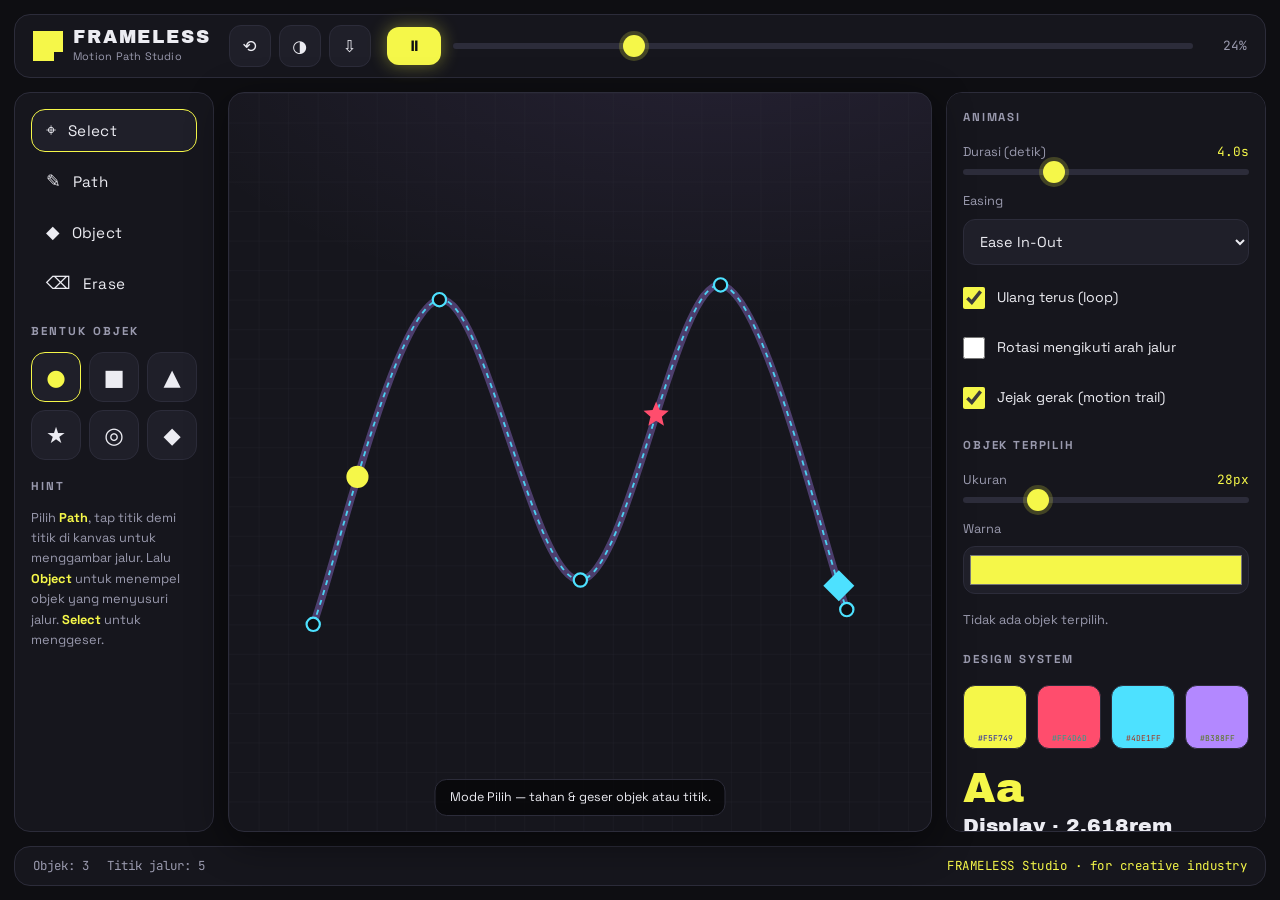
==== frameless-standalone.html @ 623d130c "FRAMELESS Motion Path Animation Studio: initial commit" ====
<!DOCTYPE html>
<html lang="id">
<head>
  <meta charset="UTF-8" />
  <meta name="viewport" content="width=device-width, initial-scale=1.0, maximum-scale=1.0, user-scalable=no, viewport-fit=cover" />
  <meta name="theme-color" content="#0E0E12" />
  <meta name="description" content="FRAMELESS Motion Path Animation Studio — alat multifungsi untuk desainer kreatif. Gambar jalur gerak, animasikan objek, dan kelola design system." />
  <title>FRAMELESS · Motion Path Animation Studio</title>
  <link rel="preconnect" href="https://fonts.googleapis.com" />
  <link rel="preconnect" href="https://fonts.gstatic.com" crossorigin />
  <link href="https://fonts.googleapis.com/css2?family=Space+Grotesk:wght@400;500;700&family=Archivo+Black&family=JetBrains+Mono:wght@400;500&display=swap" rel="stylesheet" />
  <style>
/* =========================================================
   FRAMELESS · Motion Path Animation Studio
   Mobile-first responsive · "brutalist neon lab"
   Golden Ratio φ = 1.618
   ========================================================= */

:root {
  --bg:#0E0E12; --bg-2:#16161D; --bg-3:#1F1F29; --line:#2C2C3A;
  --ink:#ECECF2; --ink-soft:#9A9AAE;
  --accent:#F5F749; --accent-2:#FF4D6D; --accent-3:#4DE1FF; --accent-4:#B388FF;

  --t-xl:2.618rem; --t-lg:1.618rem; --t-md:1.272rem; --t-sm:1rem; --t-xs:.82rem;

  --font-display:"Archivo Black","Arial Black",system-ui,sans-serif;
  --font-ui:"Space Grotesk",system-ui,"Segoe UI",Roboto,sans-serif;
  --font-mono:"JetBrains Mono",ui-monospace,"Courier New",monospace;

  --radius:16px; --gap:14px;
  --shadow:0 10px 40px rgba(0,0,0,.45);
  --safe-b:env(safe-area-inset-bottom,0px);
  --safe-t:env(safe-area-inset-top,0px);
}
body.theme-solar {
  --bg:#F4F1E8; --bg-2:#FFFFFF; --bg-3:#EDE8DA; --line:#D8D1BE;
  --ink:#1A1A20; --ink-soft:#6B6657;
  --accent:#FF5A1F; --accent-2:#0057FF; --accent-3:#00A878; --accent-4:#9B51E0;
  --shadow:0 10px 40px rgba(0,0,0,.12);
}
body.theme-solar { --theme-color:#F4F1E8; }

* { box-sizing:border-box; margin:0; padding:0; -webkit-tap-highlight-color:transparent; }
html, body { height:100%; }
body {
  background:var(--bg); color:var(--ink);
  font-family:var(--font-ui); font-size:var(--t-sm); line-height:1.5;
  height:100dvh; overflow:hidden;
  -webkit-font-smoothing:antialiased;
  transition:background .3s ease, color .3s ease;
}
button { font-family:inherit; }

/* =========================================================
   APP SHELL — default = MOBILE layout
   ========================================================= */
.app {
  display:grid;
  grid-template-rows:auto 1fr auto;
  height:100dvh;
  padding-top:var(--safe-t);
}

/* ---------- TOP BAR (mobile) : dua baris rapi ---------- */
.topbar {
  display:flex; flex-direction:column; gap:10px;
  padding:12px 14px;
  background:var(--bg-2);
  border-bottom:1px solid var(--line);
}
.topbar__row { display:flex; align-items:center; gap:10px; }
.topbar__row--main { justify-content:space-between; }

.brand { display:flex; align-items:center; gap:10px; min-width:0; }
.brand__text { min-width:0; }
.brand__mark {
  width:30px; height:30px; flex:0 0 auto;
  background:var(--accent);
  clip-path:polygon(0 0,100% 0,100% 70%,70% 70%,70% 100%,0 100%);
  box-shadow:0 0 16px var(--accent);
}
.brand__name { font-family:var(--font-display); font-size:1.15rem; letter-spacing:.1em; line-height:1.05; white-space:nowrap; }
.brand__tag { font-size:.68rem; color:var(--ink-soft); letter-spacing:.02em; white-space:nowrap; overflow:hidden; text-overflow:ellipsis; }

.topbar__actions { display:flex; align-items:center; gap:8px; flex:0 0 auto; }

/* baris transport: play + slider penuh */
.topbar__row--transport { gap:12px; }

.btn-play {
  width:48px; height:48px; flex:0 0 auto;
  display:grid; place-items:center;
  font-size:1.15rem; font-weight:700;
  background:var(--accent); color:#0E0E12;
  border:none; border-radius:50%;
  cursor:pointer;
  box-shadow:0 0 18px rgba(245,247,73,.4);
  transition:transform .08s ease;
}
.btn-play:active { transform:scale(.92); }

.icon-btn {
  width:42px; height:42px; flex:0 0 auto;
  display:grid; place-items:center;
  font-size:1.05rem;
  background:var(--bg-3); color:var(--ink);
  border:1px solid var(--line); border-radius:12px;
  cursor:pointer;
}
.icon-btn:active { transform:scale(.94); }

/* scrubbar mobile: memanjang penuh di baris transport */
.scrubbar { flex:1; display:flex; align-items:center; gap:12px; min-width:0; }
.scrubbar input[type="range"] { flex:1; min-width:0; }
.scrubbar .time { font-family:var(--font-mono); font-size:.8rem; color:var(--ink-soft); min-width:42px; text-align:right; flex:0 0 auto; }

/* ---------- STAGE ---------- */
.stage { position:relative; min-height:0; background:var(--bg); }
.canvas-wrap {
  position:absolute; inset:10px;
  background:
    radial-gradient(1000px 500px at 70% -10%, rgba(179,136,255,.10), transparent 60%),
    var(--bg-2);
  border:1px solid var(--line);
  border-radius:var(--radius);
  overflow:hidden;
  box-shadow:var(--shadow);
  touch-action:none;
}
.canvas { width:100%; height:100%; display:block; cursor:crosshair; touch-action:none; }
.grid-line { stroke:var(--line); stroke-width:1; opacity:.5; }

/* badge mode + koordinat melayang di atas kanvas */
.stage-hud {
  position:absolute; top:18px; left:18px; right:18px;
  display:flex; justify-content:space-between; align-items:center;
  pointer-events:none;
  font-family:var(--font-mono); font-size:.72rem;
}
.stage-hud .mode {
  pointer-events:none;
  background:rgba(0,0,0,.35); color:var(--accent);
  padding:4px 10px; border-radius:999px;
  border:1px solid var(--line);
}
.stage-hud .coords { color:var(--ink-soft); background:rgba(0,0,0,.25); padding:4px 10px; border-radius:999px; }

/* hint toast di tengah bawah kanvas */
.hint-toast {
  position:absolute; left:50%; bottom:16px; transform:translateX(-50%);
  max-width:90%;
  background:rgba(0,0,0,.6); color:var(--ink);
  border:1px solid var(--line); border-radius:12px;
  padding:8px 14px; font-size:.78rem; text-align:center;
  pointer-events:none; opacity:0; transition:opacity .25s ease;
}
.hint-toast.show { opacity:1; }
.hint-toast b { color:var(--accent); }

/* SVG motion elements */
.mp-path { fill:none; stroke:var(--accent-3); stroke-width:2.5; stroke-dasharray:7 7; opacity:.9; }
.mp-node { fill:var(--bg); stroke:var(--accent-3); stroke-width:3; cursor:grab; touch-action:none; }
.mp-node:hover { fill:var(--accent-3); }
.mp-trail { fill:none; opacity:.35; }
.mp-obj { cursor:pointer; touch-action:none; }
.sel-ring { fill:none; stroke:var(--accent); stroke-width:2.5; stroke-dasharray:4 4; }

/* ---------- BOTTOM TOOLBAR (mobile) ---------- */
.toolbar {
  display:flex; align-items:stretch; gap:6px;
  padding:8px 10px calc(8px + var(--safe-b));
  background:var(--bg-2);
  border-top:1px solid var(--line);
}
.tool {
  flex:1;
  display:flex; flex-direction:column; align-items:center; justify-content:center; gap:3px;
  padding:9px 2px;
  background:transparent; color:var(--ink-soft);
  border:1px solid transparent; border-radius:14px;
  cursor:pointer; min-height:58px;
  transition:background .15s ease, color .15s ease, border-color .15s ease;
}
.tool .tool__icon { font-size:1.35rem; line-height:1; }
.tool .tool__label { font-size:.66rem; letter-spacing:.02em; }
.tool.is-active { background:var(--bg-3); color:var(--accent); border-color:var(--accent); }

/* tombol buka sheet properti sebagai item toolbar paling kanan */
.tool--sheet { color:var(--accent-3); }

/* ---------- BOTTOM SHEET (mobile panels) ---------- */
.scrim {
  position:fixed; inset:0; background:rgba(0,0,0,.55);
  opacity:0; visibility:hidden; transition:opacity .25s ease, visibility .25s ease;
  z-index:40;
}
.scrim.open { opacity:1; visibility:visible; }

.sheet {
  position:fixed; left:0; right:0; bottom:0; z-index:50;
  background:var(--bg-2);
  border-top-left-radius:22px; border-top-right-radius:22px;
  border-top:1px solid var(--line);
  box-shadow:0 -12px 40px rgba(0,0,0,.5);
  transform:translateY(102%);
  transition:transform .3s cubic-bezier(.22,1,.36,1);
  max-height:82dvh; overflow-y:auto;
  padding:0 16px calc(20px + var(--safe-b));
}
.sheet.open { transform:translateY(0); }
.sheet__grab {
  position:sticky; top:0; z-index:1;
  background:var(--bg-2);
  padding:10px 0 6px;
  display:flex; flex-direction:column; align-items:center; gap:8px;
}
.sheet__grab::before { content:""; width:44px; height:5px; border-radius:5px; background:var(--line); }
.sheet__tabs { display:flex; gap:8px; width:100%; }
.sheet__tab {
  flex:1; padding:9px; border-radius:12px;
  background:var(--bg-3); color:var(--ink-soft);
  border:1px solid var(--line); font-size:.8rem; cursor:pointer;
}
.sheet__tab.is-active { color:var(--accent); border-color:var(--accent); }
.sheet__page { display:none; padding-top:12px; }
.sheet__page.is-active { display:block; }

/* ---------- Panels shared controls ---------- */
.panel { display:flex; flex-direction:column; gap:16px; }
.panel__title { font-size:.72rem; text-transform:uppercase; letter-spacing:.16em; color:var(--ink-soft); font-weight:700; }
.panel__note { font-size:.8rem; color:var(--ink-soft); }

.field { display:flex; flex-direction:column; gap:8px; position:relative; }
.field__label { font-size:.8rem; color:var(--ink-soft); }
.field__out { position:absolute; right:0; top:0; font-family:var(--font-mono); font-size:.8rem; color:var(--accent); }
.field--check { flex-direction:row; align-items:center; gap:12px; padding:6px 0; }
.field--check span { font-size:.88rem; }

input[type="range"] {
  -webkit-appearance:none; appearance:none; width:100%; height:6px;
  background:var(--line); border-radius:6px; outline:none;
}
input[type="range"]::-webkit-slider-thumb { -webkit-appearance:none; appearance:none; width:22px; height:22px; border-radius:50%; background:var(--accent); cursor:pointer; box-shadow:0 0 0 4px rgba(245,247,73,.2); }
input[type="range"]::-moz-range-thumb { width:22px; height:22px; border:none; border-radius:50%; background:var(--accent); cursor:pointer; }

select, input[type="color"] {
  width:100%; background:var(--bg-3); color:var(--ink);
  border:1px solid var(--line); border-radius:12px;
  padding:12px; font-family:var(--font-ui); font-size:.9rem; cursor:pointer;
}
input[type="color"] { height:48px; padding:4px; }
input[type="checkbox"] { accent-color:var(--accent); width:22px; height:22px; cursor:pointer; flex:0 0 auto; }

/* shape chooser (dalam sheet / rail) */
.shape-grid { display:grid; grid-template-columns:repeat(6,1fr); gap:8px; }
.shape {
  aspect-ratio:1; display:grid; place-items:center; font-size:1.4rem;
  background:var(--bg-3); border:1px solid var(--line); border-radius:14px;
  color:var(--ink); cursor:pointer; transition:transform .08s ease, border-color .15s ease;
}
.shape:active { transform:scale(.92); }
.shape.is-active { border-color:var(--accent); color:var(--accent); }

/* palette */
.palette { display:grid; grid-template-columns:repeat(4,1fr); gap:10px; }
.swatch { aspect-ratio:1; border-radius:12px; border:1px solid var(--line); position:relative; cursor:pointer; }
.swatch::after { content:attr(data-hex); position:absolute; inset:auto 0 4px 0; font-family:var(--font-mono); font-size:8px; text-align:center; color:rgba(255,255,255,.9); mix-blend-mode:difference; }

/* type scale showcase */
.type-scale { display:flex; flex-direction:column; gap:4px; }
.ts { line-height:1.1; }
.ts--xl { font-family:var(--font-display); font-size:var(--t-xl); color:var(--accent); }
.ts--lg { font-family:var(--font-display); font-size:var(--t-md); }
.ts--md { font-size:var(--t-sm); color:var(--ink); }
.ts--sm { font-size:.8rem; color:var(--ink-soft); font-family:var(--font-mono); }

/* status (hidden on mobile, shown desktop) */
.statusbar { display:none; }

/* desktop-only rails hidden on mobile */
.rail { display:none; }

/* =========================================================
   DESKTOP LAYOUT  (≥ 900px)  — 3 kolom klasik
   ========================================================= */
@media (min-width:900px) {
  .app {
    grid-template-columns:200px 1fr 320px;
    grid-template-rows:auto 1fr auto;
    grid-template-areas:
      "top    top    top"
      "left   stage  right"
      "status status status";
    gap:var(--gap); padding:var(--gap);
    height:100dvh;
  }
  /* Desktop: topbar jadi satu baris; dua "row" diratakan menyamping */
  .topbar {
    grid-area:top; border-radius:var(--radius); border:1px solid var(--line);
    flex-direction:row; align-items:center; gap:16px; padding:10px 18px;
  }
  .topbar__row--main { flex:0 0 auto; }
  .topbar__row--transport { flex:1; min-width:300px; }
  .brand { margin-right:8px; }
  .scrubbar { flex:1; }

  .stage { grid-area:stage; }
  .canvas-wrap { inset:0; }

  .rail {
    display:flex; flex-direction:column; gap:18px;
    background:var(--bg-2); border:1px solid var(--line);
    border-radius:var(--radius); padding:16px; overflow-y:auto;
  }
  .rail--left { grid-area:left; }
  .rail--right { grid-area:right; }

  .toolbar { display:none; }       /* mobile bottom toolbar disembunyikan */
  .scrim, .sheet { display:none; }  /* sheet tidak dipakai di desktop */

  .statusbar {
    display:flex; grid-area:status; align-items:center; gap:18px;
    padding:0 18px; background:var(--bg-2); border:1px solid var(--line);
    border-radius:var(--radius); min-height:40px;
    font-family:var(--font-mono); font-size:.78rem; color:var(--ink-soft);
  }
  .statusbar__spacer { flex:1; }
  .statusbar__credit { color:var(--accent); letter-spacing:.04em; }

  /* rail tools jadi tombol vertikal */
  .rail .tools { display:flex; flex-direction:column; gap:8px; }
  .rail .tool { flex-direction:row; justify-content:flex-start; gap:12px; min-height:0; padding:11px 14px; color:var(--ink); }
  .rail .tool .tool__icon { font-size:1.1rem; }
  .rail .tool .tool__label { font-size:.95rem; }

  .rail__group { display:flex; flex-direction:column; gap:12px; }
  .rail__title { font-size:.72rem; text-transform:uppercase; letter-spacing:.18em; color:var(--ink-soft); font-weight:700; }
  .rail .shape-grid { grid-template-columns:repeat(3,1fr); }
  .rail .hint { font-size:.8rem; color:var(--ink-soft); line-height:1.6; }
  .rail .hint b { color:var(--accent); }

  .rail .panel + .panel { margin-top:4px; }

  /* play button desktop: pakai pill, bukan bulat */
  .btn-play { width:auto; height:auto; border-radius:12px; padding:10px 20px; font-size:.9rem; }
  .icon-btn { border-radius:12px; }
  .stage-hud { display:none; }   /* desktop pakai status di bawah */
}

/* scrollbar */
.rail::-webkit-scrollbar, .sheet::-webkit-scrollbar { width:8px; }
.rail::-webkit-scrollbar-thumb, .sheet::-webkit-scrollbar-thumb { background:var(--line); border-radius:8px; }
  </style>
</head>
<body>
  <div class="app">
    <!-- ============ TOP BAR ============ -->
    <header class="topbar">
      <!-- Baris 1: brand + tombol aksi -->
      <div class="topbar__row topbar__row--main">
        <div class="brand">
          <span class="brand__mark" aria-hidden="true"></span>
          <div class="brand__text">
            <div class="brand__name">FRAMELESS</div>
            <div class="brand__tag">Motion Path Studio</div>
          </div>
        </div>
        <div class="topbar__actions">
          <button class="icon-btn" id="btnReset" title="Reset">⟲</button>
          <button class="icon-btn" id="btnTheme" title="Ganti tema">◑</button>
          <button class="icon-btn" id="btnExport" title="Export JSON">⇩</button>
        </div>
      </div>
      <!-- Baris 2: play + timeline memanjang penuh -->
      <div class="topbar__row topbar__row--transport">
        <button class="btn-play" id="btnPlay" title="Play / Pause">▶</button>
        <div class="scrubbar">
          <input type="range" id="scrubber" min="0" max="1000" value="0" step="1" aria-label="Garis waktu" />
          <span class="time" id="timeLabel">0%</span>
        </div>
      </div>
    </header>

    <!-- ============ LEFT RAIL (desktop only) ============ -->
    <aside class="rail rail--left" aria-label="Perkakas">
      <nav class="tools" id="desktopTools">
        <button class="tool is-active" data-tool="select"><span class="tool__icon">⌖</span><span class="tool__label">Select</span></button>
        <button class="tool" data-tool="path"><span class="tool__icon">✎</span><span class="tool__label">Path</span></button>
        <button class="tool" data-tool="object"><span class="tool__icon">◆</span><span class="tool__label">Object</span></button>
        <button class="tool" data-tool="erase"><span class="tool__icon">⌫</span><span class="tool__label">Erase</span></button>
      </nav>
      <div class="rail__group">
        <div class="rail__title">Bentuk Objek</div>
        <div class="shape-grid" data-shapehost></div>
      </div>
      <div class="rail__group">
        <div class="rail__title">Hint</div>
        <p class="hint">Pilih <b>Path</b>, tap titik demi titik di kanvas untuk menggambar jalur. Lalu <b>Object</b> untuk menempel objek yang menyusuri jalur. <b>Select</b> untuk menggeser.</p>
      </div>
    </aside>

    <!-- ============ STAGE ============ -->
    <section class="stage" aria-label="Kanvas">
      <div class="canvas-wrap" id="canvasWrap">
        <svg id="canvas" class="canvas" viewBox="0 0 1200 760" preserveAspectRatio="xMidYMid meet">
          <defs>
            <pattern id="grid" width="40" height="40" patternUnits="userSpaceOnUse">
              <path d="M 40 0 L 0 0 0 40" fill="none" class="grid-line" />
            </pattern>
          </defs>
          <rect width="100%" height="100%" fill="url(#grid)" />
          <g id="layerPaths"></g>
          <g id="layerObjects"></g>
        </svg>
      </div>
      <div class="stage-hud">
        <span class="mode" id="stageHint">Select</span>
        <span class="coords" id="coords">x:0 y:0</span>
      </div>
      <div class="hint-toast" id="hintToast"></div>
    </section>

    <!-- ============ RIGHT RAIL (desktop only) ============ -->
    <aside class="rail rail--right" aria-label="Properti">
      <div class="panel" data-panelhost="anim"></div>
      <div class="panel" data-panelhost="obj"></div>
      <div class="panel" data-panelhost="design"></div>
    </aside>

    <!-- ============ BOTTOM TOOLBAR (mobile only) ============ -->
    <nav class="toolbar" id="mobileTools" aria-label="Perkakas">
      <button class="tool is-active" data-tool="select"><span class="tool__icon">⌖</span><span class="tool__label">Pilih</span></button>
      <button class="tool" data-tool="path"><span class="tool__icon">✎</span><span class="tool__label">Jalur</span></button>
      <button class="tool" data-tool="object"><span class="tool__icon">◆</span><span class="tool__label">Objek</span></button>
      <button class="tool" data-tool="erase"><span class="tool__icon">⌫</span><span class="tool__label">Hapus</span></button>
      <button class="tool tool--sheet" id="btnSheet"><span class="tool__icon">⚙</span><span class="tool__label">Atur</span></button>
    </nav>

    <!-- ============ STATUS BAR (desktop only) ============ -->
    <footer class="statusbar">
      <span id="statusObjects">Objek: 0</span>
      <span id="statusPoints">Titik jalur: 0</span>
      <span class="statusbar__spacer"></span>
      <span class="statusbar__credit">FRAMELESS Studio · for creative industry</span>
    </footer>
  </div>

  <!-- ============ MOBILE BOTTOM SHEET ============ -->
  <div class="scrim" id="scrim"></div>
  <section class="sheet" id="sheet" aria-label="Panel pengaturan">
    <div class="sheet__grab" id="sheetGrab">
      <div class="sheet__tabs">
        <button class="sheet__tab is-active" data-page="anim">Animasi</button>
        <button class="sheet__tab" data-page="obj">Objek</button>
        <button class="sheet__tab" data-page="design">Sistem</button>
      </div>
    </div>
    <div class="sheet__page is-active" data-page="anim"><div class="panel" data-panelhost="anim-m"></div></div>
    <div class="sheet__page" data-page="obj">
      <div class="rail__group" style="margin-bottom:16px;">
        <div class="rail__title">Bentuk Objek</div>
        <div class="shape-grid" data-shapehost></div>
      </div>
      <div class="panel" data-panelhost="obj-m"></div>
    </div>
    <div class="sheet__page" data-page="design"><div class="panel" data-panelhost="design-m"></div></div>
  </section>

  <script>
/* =========================================================
   FRAMELESS · Engine (standalone, mobile-first)
   ========================================================= */
(function () {
  "use strict";
  const SVGNS = "http://www.w3.org/2000/svg";
  const $ = (id) => document.getElementById(id);

  const svg = $("canvas");
  const layerPaths = $("layerPaths");
  const layerObjects = $("layerObjects");
  const btnPlay = $("btnPlay"), btnReset = $("btnReset"), btnExport = $("btnExport"), btnTheme = $("btnTheme");
  const scrubber = $("scrubber"), timeLabel = $("timeLabel");
  const stageHint = $("stageHint"), coordsEl = $("coords"), hintToast = $("hintToast");
  const statusObjects = $("statusObjects"), statusPoints = $("statusPoints");
  const scrim = $("scrim"), sheet = $("sheet"), btnSheet = $("btnSheet");

  /* ---- Controls dibuat sekali, lalu di-"mount" ke panel desktop ATAU sheet mobile ---- */
  // Kita buat satu set elemen kontrol dan taruh HTML-nya di kedua host via template string,
  // tapi untuk hindari duplikasi id, kita render per-host dan simpan referensi aktif.

  const state = { tool:"select", shape:"circle", points:[], objects:[], selectedId:null, playing:false, progress:0, rafId:null, lastTs:0 };
  let pathEl = null, uid = 1;

  const easings = {
    linear:(t)=>t, easeIn:(t)=>t*t, easeOut:(t)=>t*(2-t),
    easeInOut:(t)=>(t<0.5?2*t*t:-1+(4-2*t)*t),
    elastic:(t)=>{ if(t===0||t===1)return t; const p=0.3; return Math.pow(2,-10*t)*Math.sin(((t-p/4)*(2*Math.PI))/p)+1; },
    bounce:(t)=>{ const n1=7.5625,d1=2.75; if(t<1/d1)return n1*t*t; if(t<2/d1)return n1*(t-=1.5/d1)*t+0.75; if(t<2.5/d1)return n1*(t-=2.25/d1)*t+0.9375; return n1*(t-=2.625/d1)*t+0.984375; },
  };

  /* ===== Settings model (satu sumber kebenaran, UI disinkronkan) ===== */
  const settings = { duration:4, easing:"easeInOut", loop:true, orient:false, trail:true, objSize:28, objColor:"#F5F749" };

  function toSvgPoint(evt) {
    const pt = svg.createSVGPoint(); pt.x = evt.clientX; pt.y = evt.clientY;
    const ctm = svg.getScreenCTM(); if (!ctm) return { x:0, y:0 };
    const inv = pt.matrixTransform(ctm.inverse());
    return { x:Math.round(inv.x), y:Math.round(inv.y) };
  }
  function el(tag, attrs) { const n = document.createElementNS(SVGNS, tag); for (const k in attrs) n.setAttribute(k, attrs[k]); return n; }

  function buildPathD(points) {
    if (points.length < 2) return "";
    if (points.length === 2) return `M ${points[0].x} ${points[0].y} L ${points[1].x} ${points[1].y}`;
    let d = `M ${points[0].x} ${points[0].y}`;
    for (let i=0;i<points.length-1;i++) {
      const p0=points[i-1]||points[i], p1=points[i], p2=points[i+1], p3=points[i+2]||p2;
      const c1x=p1.x+(p2.x-p0.x)/6, c1y=p1.y+(p2.y-p0.y)/6, c2x=p2.x-(p3.x-p1.x)/6, c2y=p2.y-(p3.y-p1.y)/6;
      d += ` C ${c1x} ${c1y} ${c2x} ${c2y} ${p2.x} ${p2.y}`;
    }
    return d;
  }
  function starPoints(r) { const pts=[]; for(let i=0;i<10;i++){const rad=(Math.PI/5)*i-Math.PI/2,rr=i%2===0?r:r*0.45;pts.push(`${(Math.cos(rad)*rr).toFixed(1)},${(Math.sin(rad)*rr).toFixed(1)}`);} return pts.join(" "); }
  function makeShapeEl(shape, size, color) {
    const r = size/2;
    switch (shape) {
      case "square": return el("rect",{x:-r,y:-r,width:size,height:size,rx:size*0.12,fill:color});
      case "triangle": return el("polygon",{points:`0,${-r} ${r},${r} ${-r},${r}`,fill:color});
      case "diamond": return el("polygon",{points:`0,${-r} ${r},0 0,${r} ${-r},0`,fill:color});
      case "star": return el("polygon",{points:starPoints(r),fill:color});
      case "ring": return el("circle",{cx:0,cy:0,r:r,fill:"none",stroke:color,"stroke-width":Math.max(3,size*0.18)});
      default: return el("circle",{cx:0,cy:0,r:r,fill:color});
    }
  }

  function renderPath() {
    layerPaths.innerHTML = ""; pathEl = null;
    const d = buildPathD(state.points);
    if (d) {
      if (settings.trail) layerPaths.appendChild(el("path",{d,class:"mp-trail",stroke:"var(--accent-4)","stroke-width":10}));
      pathEl = el("path",{d,class:"mp-path"}); layerPaths.appendChild(pathEl);
    }
    state.points.forEach((p,i)=>layerPaths.appendChild(el("circle",{cx:p.x,cy:p.y,r:9,class:"mp-node","data-i":i})));
    if (statusPoints) statusPoints.textContent = `Titik jalur: ${state.points.length}`;
  }

  function addObject(pt) {
    const obj = { id:uid++, shape:state.shape, size:settings.objSize, color:settings.objColor, start:0, home:{x:pt.x,y:pt.y} };
    state.objects.push(obj); state.selectedId = obj.id; renderObjects(); syncObjUI();
  }
  function renderObjects() {
    layerObjects.innerHTML = "";
    state.objects.forEach((obj)=>{
      const g = el("g",{class:"mp-obj","data-id":obj.id});
      g.appendChild(makeShapeEl(obj.shape,obj.size,obj.color));
      if (obj.id===state.selectedId) g.appendChild(el("circle",{cx:0,cy:0,r:obj.size/2+8,class:"sel-ring"}));
      obj.el = g; layerObjects.appendChild(g);
    });
    if (statusObjects) statusObjects.textContent = `Objek: ${state.objects.length}`;
    positionObjects(state.progress);
  }
  function positionObjects(globalT) {
    const hasPath = pathEl && state.points.length>=2;
    let totalLen = 0;
    if (hasPath) { try { totalLen = pathEl.getTotalLength(); } catch(e){ totalLen = 0; } }
    const easeFn = easings[settings.easing] || easings.linear;
    state.objects.forEach((obj)=>{
      if (!obj.el) return;
      if (hasPath && totalLen>0) {
        let t=(globalT+obj.start)%1; if(t<0)t+=1;
        const eased=Math.min(1,Math.max(0,easeFn(t)));
        const point=pathEl.getPointAtLength(eased*totalLen);
        let angle=0;
        if (settings.orient){ const ahead=pathEl.getPointAtLength(Math.min(totalLen,eased*totalLen+1)); angle=Math.atan2(ahead.y-point.y,ahead.x-point.x)*(180/Math.PI); }
        obj.el.setAttribute("transform",`translate(${point.x} ${point.y}) rotate(${angle})`);
      } else {
        obj.el.setAttribute("transform",`translate(${obj.home.x} ${obj.home.y})`);
      }
    });
  }

  function tick(ts) {
    if (!state.playing) return;
    if (!state.lastTs) state.lastTs = ts;
    const dt=(ts-state.lastTs)/1000; state.lastTs=ts;
    state.progress += dt/(settings.duration||4);
    if (state.progress>=1){ if(settings.loop) state.progress=state.progress%1; else { state.progress=1; stop(); } }
    syncScrubber(); positionObjects(state.progress);
    if (state.playing) state.rafId = requestAnimationFrame(tick);
  }
  function play() {
    if (state.objects.length===0 || state.points.length<2){ toast("Butuh minimal 1 objek & jalur 2+ titik untuk memutar."); return; }
    state.playing=true; state.lastTs=0; btnPlay.textContent="⏸"; state.rafId=requestAnimationFrame(tick);
  }
  function stop() { state.playing=false; btnPlay.textContent="▶"; if(state.rafId)cancelAnimationFrame(state.rafId); state.rafId=null; }
  function togglePlay(){ state.playing?stop():play(); }
  function resetAnim(){ stop(); state.progress=0; syncScrubber(); positionObjects(0); }
  function syncScrubber(){ scrubber.value=Math.round(state.progress*1000); timeLabel.textContent=Math.round(state.progress*100)+"%"; }

  function getSelected(){ return state.objects.find((o)=>o.id===state.selectedId)||null; }

  function setTool(tool) {
    state.tool = tool;
    document.querySelectorAll(".tool[data-tool]").forEach((b)=>b.classList.toggle("is-active", b.dataset.tool===tool));
    const labels={select:"Pilih",path:"Jalur",object:"Objek",erase:"Hapus"};
    stageHint.textContent = labels[tool]||tool;
    svg.style.cursor = tool==="select"?"default":"crosshair";
    const tips={ path:"Mode Jalur — tap di kanvas untuk menambah titik.", object:"Mode Objek — tap untuk menempel objek.", erase:"Mode Hapus — tap objek/titik untuk menghapus.", select:"Mode Pilih — tahan & geser objek atau titik." };
    toast(tips[tool]);
  }
  let toastTimer=null;
  function toast(msg){ hintToast.innerHTML=msg; hintToast.classList.add("show"); clearTimeout(toastTimer); toastTimer=setTimeout(()=>hintToast.classList.remove("show"),2200); }

  /* ===== Interaksi kanvas ===== */
  svg.addEventListener("click",(evt)=>{
    const pt=toSvgPoint(evt);
    if (state.tool==="path"){ state.points.push(pt); renderPath(); positionObjects(state.progress); }
    else if (state.tool==="object"){ addObject(pt); }
  });

  svg.addEventListener("pointerdown",(evt)=>{
    const objG=evt.target.closest(".mp-obj"), node=evt.target.closest(".mp-node");
    if (state.tool==="erase"){
      if (objG){ const id=parseInt(objG.dataset.id,10); state.objects=state.objects.filter((o)=>o.id!==id); if(state.selectedId===id)state.selectedId=null; renderObjects(); syncObjUI(); }
      else if (node){ const i=parseInt(node.dataset.i,10); state.points.splice(i,1); renderPath(); positionObjects(state.progress); }
      return;
    }
    if (state.tool==="select"){
      if (objG){ state.selectedId=parseInt(objG.dataset.id,10); renderObjects(); syncObjUI(); startDrag(evt,"obj"); }
      else if (node){ startDrag(evt,"node",parseInt(node.dataset.i,10)); }
      else { state.selectedId=null; renderObjects(); syncObjUI(); }
    }
  });

  function startDrag(evt, kind, index) {
    evt.preventDefault();
    const pid=evt.pointerId;
    try { svg.setPointerCapture(pid); } catch(e){}
    const o = kind==="obj" ? getSelected() : null;
    if (kind==="obj" && !o) return;
    const move=(e)=>{
      if (e.pointerId!==pid) return;
      const pt=toSvgPoint(e);
      if (kind==="obj"){ o.home={x:pt.x,y:pt.y}; positionObjects(state.progress); }
      else { if(state.points[index]){ state.points[index]=pt; renderPath(); positionObjects(state.progress); } }
    };
    const up=(e)=>{
      if (e.pointerId!==pid) return;
      svg.removeEventListener("pointermove",move);
      svg.removeEventListener("pointerup",up);
      svg.removeEventListener("pointercancel",up);
      try { svg.releasePointerCapture(pid); } catch(err){}
    };
    svg.addEventListener("pointermove",move);
    svg.addEventListener("pointerup",up);
    svg.addEventListener("pointercancel",up);
  }

  svg.addEventListener("pointermove",(evt)=>{ const pt=toSvgPoint(evt); coordsEl.textContent=`x:${pt.x} y:${pt.y}`; });

  /* ===== Tool buttons (mobile + desktop share data-tool) ===== */
  document.querySelectorAll(".tool[data-tool]").forEach((b)=>b.addEventListener("click",()=>setTool(b.dataset.tool)));

  /* ===== Transport ===== */
  btnPlay.addEventListener("click",togglePlay);
  btnReset.addEventListener("click",resetAnim);
  scrubber.addEventListener("input",()=>{ stop(); state.progress=parseInt(scrubber.value,10)/1000; timeLabel.textContent=Math.round(state.progress*100)+"%"; positionObjects(state.progress); });
  btnTheme.addEventListener("click",()=>{ document.body.classList.toggle("theme-solar"); buildPalettes(); renderPath(); renderObjects(); });

  btnExport.addEventListener("click",()=>{
    const data={ project:"FRAMELESS Motion Path Animation Studio", version:1, exportedAt:new Date().toISOString(),
      animation:{duration:settings.duration,easing:settings.easing,loop:settings.loop,orient:settings.orient,trail:settings.trail},
      path:state.points, objects:state.objects.map((o)=>({shape:o.shape,size:o.size,color:o.color,start:o.start,home:o.home})) };
    const blob=new Blob([JSON.stringify(data,null,2)],{type:"application/json"});
    const url=URL.createObjectURL(blob); const a=document.createElement("a");
    a.href=url; a.download="frameless-motion.json"; document.body.appendChild(a); a.click(); document.body.removeChild(a); URL.revokeObjectURL(url);
  });

  /* ===== Bottom sheet (mobile) ===== */
  function openSheet(){ sheet.classList.add("open"); scrim.classList.add("open"); }
  function closeSheet(){ sheet.classList.remove("open"); scrim.classList.remove("open"); }
  btnSheet.addEventListener("click",openSheet);
  scrim.addEventListener("click",closeSheet);
  document.querySelectorAll(".sheet__tab").forEach((t)=>t.addEventListener("click",()=>{
    const page=t.dataset.page;
    document.querySelectorAll(".sheet__tab").forEach((x)=>x.classList.toggle("is-active",x===t));
    document.querySelectorAll(".sheet__page").forEach((p)=>p.classList.toggle("is-active",p.dataset.page===page));
  }));
  // tutup sheet dengan swipe-down pada handle
  (function(){
    const grab=$("sheetGrab"); let startY=null;
    grab.addEventListener("pointerdown",(e)=>{ startY=e.clientY; });
    grab.addEventListener("pointerup",(e)=>{ if(startY!==null && e.clientY-startY>40) closeSheet(); startY=null; });
  })();

  /* ===== Build shape choosers (ada di rail desktop & sheet mobile) ===== */
  const SHAPES=[["circle","●"],["square","■"],["triangle","▲"],["star","★"],["ring","◎"],["diamond","◆"]];
  function buildShapeHosts(){
    document.querySelectorAll("[data-shapehost]").forEach((host)=>{
      host.innerHTML="";
      SHAPES.forEach(([name,glyph])=>{
        const b=document.createElement("button");
        b.className="shape"+(name===state.shape?" is-active":"");
        b.textContent=glyph; b.setAttribute("data-shape",name); b.setAttribute("aria-label",name);
        b.addEventListener("click",()=>{
          state.shape=name;
          document.querySelectorAll(".shape").forEach((s)=>s.classList.toggle("is-active",s.getAttribute("data-shape")===name));
          const o=getSelected(); if(o){ o.shape=name; renderObjects(); }
        });
        host.appendChild(b);
      });
    });
  }

  /* ===== Build control panels (anim / obj / design) untuk desktop & mobile ===== */
  function panelAnimHTML(sfx){ return `
    <div class="panel__title">Animasi</div>
    <label class="field"><span class="field__label">Durasi (detik)</span>
      <input type="range" min="0.5" max="12" step="0.1" data-bind="duration" />
      <output class="field__out" data-out="duration"></output></label>
    <label class="field"><span class="field__label">Easing</span>
      <select data-bind="easing">
        <option value="linear">Linear</option><option value="easeInOut">Ease In-Out</option>
        <option value="easeIn">Ease In</option><option value="easeOut">Ease Out</option>
        <option value="elastic">Elastic</option><option value="bounce">Bounce</option>
      </select></label>
    <label class="field field--check"><input type="checkbox" data-bind="loop" /><span>Ulang terus (loop)</span></label>
    <label class="field field--check"><input type="checkbox" data-bind="orient" /><span>Rotasi mengikuti arah jalur</span></label>
    <label class="field field--check"><input type="checkbox" data-bind="trail" /><span>Jejak gerak (motion trail)</span></label>`; }
  function panelObjHTML(){ return `
    <div class="panel__title">Objek Terpilih</div>
    <label class="field"><span class="field__label">Ukuran</span>
      <input type="range" min="8" max="90" step="1" data-bind="objSize" />
      <output class="field__out" data-out="objSize"></output></label>
    <label class="field"><span class="field__label">Warna</span>
      <input type="color" data-bind="objColor" /></label>
    <p class="panel__note" data-objnote>Tidak ada objek terpilih.</p>`; }
  function panelDesignHTML(){ return `
    <div class="panel__title">Design System</div>
    <div class="palette" data-palettehost></div>
    <div class="type-scale">
      <p class="ts ts--xl">Aa</p>
      <p class="ts ts--lg">Display · 2.618rem</p>
      <p class="ts ts--md">Judul · 1.618rem</p>
      <p class="ts ts--sm">Teks · 1rem · ratio φ (1.618)</p>
    </div>`; }

  function mountPanels(){
    document.querySelectorAll('[data-panelhost]').forEach((host)=>{
      const key=host.getAttribute("data-panelhost");
      if (key.startsWith("anim")) host.innerHTML=panelAnimHTML();
      else if (key.startsWith("obj")) host.innerHTML=panelObjHTML();
      else if (key.startsWith("design")) host.innerHTML=panelDesignHTML();
    });
    wireBindings();
    buildPalettes();
    syncAllBindings();
    syncObjUI();
  }

  /* ===== Two-way binding: semua kontrol dengan data-bind sinkron ke settings ===== */
  function wireBindings(){
    document.querySelectorAll("[data-bind]").forEach((input)=>{
      const key=input.getAttribute("data-bind");
      const evt=(input.type==="checkbox"||input.tagName==="SELECT")?"change":"input";
      input.addEventListener(evt,()=>{
        if (input.type==="checkbox") settings[key]=input.checked;
        else if (input.type==="range") settings[key]=parseFloat(input.value);
        else settings[key]=input.value;
        applySetting(key);
        syncBindingPeers(key, input);
      });
    });
  }
  function syncBindingPeers(key, source){
    document.querySelectorAll(`[data-bind="${key}"]`).forEach((input)=>{
      if (input===source) return;
      if (input.type==="checkbox") input.checked=settings[key];
      else input.value=settings[key];
    });
    document.querySelectorAll(`[data-out="${key}"]`).forEach((out)=>out.textContent=outText(key));
  }
  function syncAllBindings(){
    for (const key in settings){
      document.querySelectorAll(`[data-bind="${key}"]`).forEach((input)=>{
        if (input.type==="checkbox") input.checked=settings[key];
        else input.value=settings[key];
      });
      document.querySelectorAll(`[data-out="${key}"]`).forEach((out)=>out.textContent=outText(key));
    }
  }
  function outText(key){
    if (key==="duration") return parseFloat(settings.duration).toFixed(1)+"s";
    if (key==="objSize") return settings.objSize+"px";
    return settings[key];
  }
  function applySetting(key){
    if (key==="trail"){ renderPath(); positionObjects(state.progress); }
    else if (key==="orient"||key==="easing"){ positionObjects(state.progress); }
    else if (key==="objSize"){ const o=getSelected(); if(o){ o.size=settings.objSize; renderObjects(); } }
    else if (key==="objColor"){ const o=getSelected(); if(o){ o.color=settings.objColor; renderObjects(); } }
  }
  function syncObjUI(){
    const o=getSelected();
    document.querySelectorAll("[data-objnote]").forEach((n)=>{
      n.textContent = o ? `Terpilih: ${o.shape} · ukuran ${o.size}px` : "Tidak ada objek terpilih.";
    });
    if (o){
      settings.objSize=o.size; settings.objColor=o.color;
      syncBindingPeers("objSize"); syncBindingPeers("objColor");
    }
  }

  function buildPalettes(){
    const styles=getComputedStyle(document.body);
    const vals=["--accent","--accent-2","--accent-3","--accent-4"].map((v)=>styles.getPropertyValue(v).trim()||"#000");
    document.querySelectorAll("[data-palettehost]").forEach((host)=>{
      host.innerHTML="";
      vals.forEach((hex)=>{
        const sw=document.createElement("div");
        sw.className="swatch"; sw.style.background=hex; sw.setAttribute("data-hex",hex);
        sw.addEventListener("click",()=>{
          if (hex.length===7){ settings.objColor=hex; syncBindingPeers("objColor"); const o=getSelected(); if(o){ o.color=hex; renderObjects(); } }
        });
        host.appendChild(sw);
      });
    });
  }

  /* ===== Keyboard (desktop) ===== */
  window.addEventListener("keydown",(e)=>{
    if (["INPUT","SELECT","TEXTAREA"].includes(e.target.tagName)) return;
    const map={v:"select",p:"path",o:"object",e:"erase"};
    if (map[e.key.toLowerCase()]) setTool(map[e.key.toLowerCase()]);
    if (e.code==="Space"){ e.preventDefault(); togglePlay(); }
    if (e.key==="Delete"||e.key==="Backspace"){ const o=getSelected(); if(o){ state.objects=state.objects.filter((x)=>x.id!==o.id); state.selectedId=null; renderObjects(); syncObjUI(); } }
  });

  /* ===== viewBox adaptif: ikut rasio area kanvas supaya isi mengisi penuh =====
     Kita jaga TINGGI logis tetap (VBH), lalu LEBAR logis dihitung dari rasio layar.
     Dengan begini: di HP portrait kanvas jadi "tinggi" (bukan melar landscape),
     di desktop jadi "lebar". Bentuk objek tetap bulat karena skala x & y sama. */
  const VBH = 1000;                 // tinggi logis tetap
  let VBW = 1500;                   // lebar logis (dihitung ulang saat resize)
  const wrap = $("canvasWrap");

  function updateViewBox(){
    const rect = wrap.getBoundingClientRect();
    const ratio = (rect.width > 0 && rect.height > 0) ? (rect.width / rect.height) : 1.5;
    VBW = Math.round(VBH * ratio);
    svg.setAttribute("viewBox", `0 0 ${VBW} ${VBH}`);
    svg.setAttribute("preserveAspectRatio", "xMidYMid meet");
  }

  /* ===== Demo awal (relatif terhadap VBW/VBH, jadi pas di portrait & landscape) ===== */
  function seedDemo(){
    const X = (fx) => Math.round(fx * VBW);
    const Y = (fy) => Math.round(fy * VBH);
    state.points = [
      { x:X(.12), y:Y(.72) }, { x:X(.30), y:Y(.28) }, { x:X(.50), y:Y(.66) },
      { x:X(.70), y:Y(.26) }, { x:X(.88), y:Y(.70) },
    ];
    renderPath();
    const c=["#F5F749","#FF4D6D","#4DE1FF"], s=["circle","star","diamond"];
    const base = Math.round(VBH * 0.03);   // ukuran objek proporsional
    for (let i=0;i<3;i++) state.objects.push({ id:uid++, shape:s[i], size:base+i*6, color:c[i], start:i/3, home:{x:X(.12),y:Y(.72)} });
    renderObjects();
  }

  /* saat ukuran layar berubah (rotasi HP / resize), sesuaikan viewBox */
  let resizeTimer=null;
  window.addEventListener("resize", ()=>{
    clearTimeout(resizeTimer);
    resizeTimer = setTimeout(()=>{ updateViewBox(); positionObjects(state.progress); }, 120);
  });

  function init(){
    buildShapeHosts();
    mountPanels();
    setTool("select");
    updateViewBox();     // tentukan viewBox dulu sebelum seed demo
    seedDemo();
    syncScrubber();
    setTimeout(play,400);
  }

  if (document.readyState==="loading") document.addEventListener("DOMContentLoaded",init);
  else init();
})();
  </script>
</body>
</html>
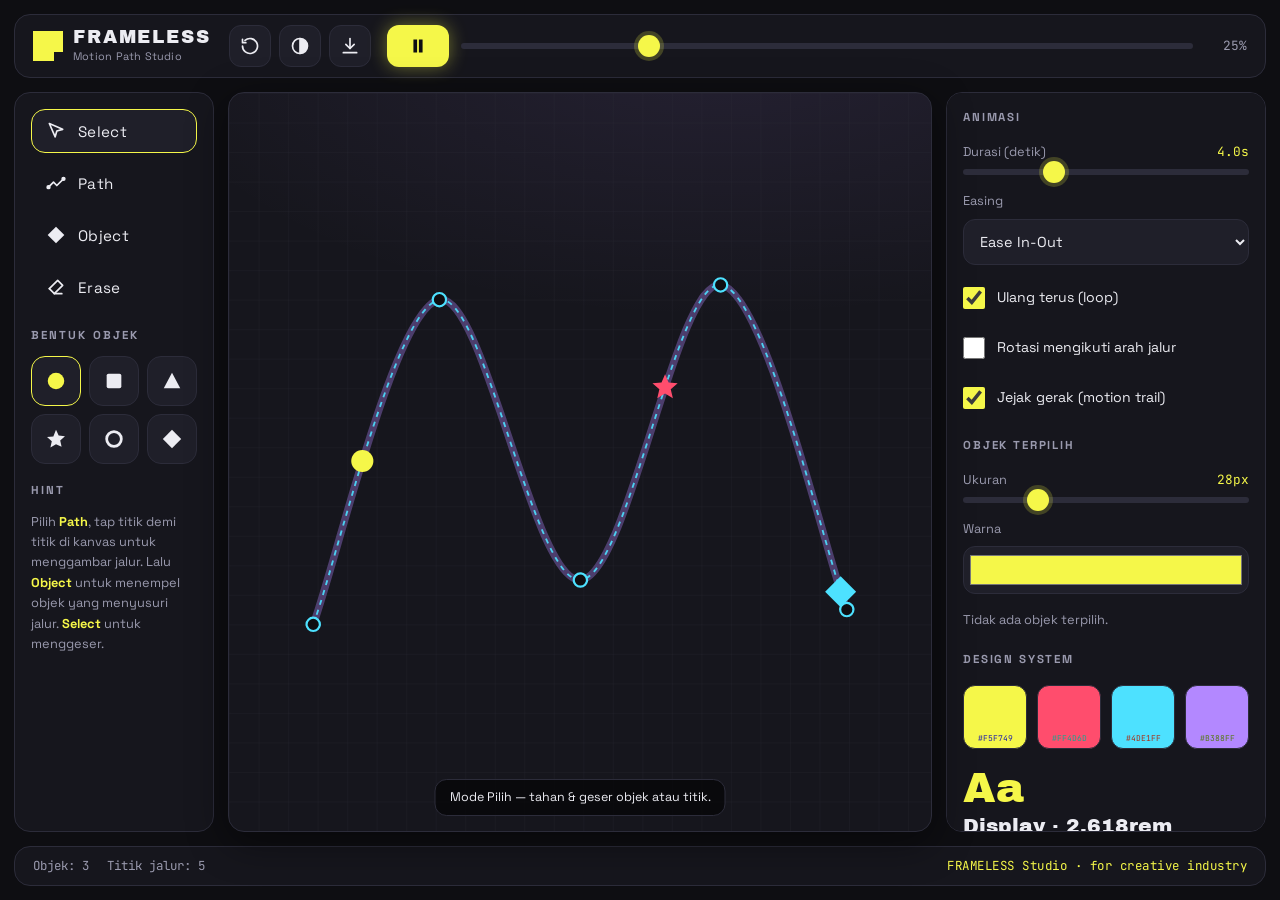
==== commit c6b95a99: "Ganti ikon ke SVG inline, perbaiki ikon rusak encoding" ====
--- a/frameless-standalone.html
+++ b/frameless-standalone.html
@@ -181,9 +181,14 @@
   cursor:pointer; min-height:58px;
   transition:background .15s ease, color .15s ease, border-color .15s ease;
 }
-.tool .tool__icon { font-size:1.35rem; line-height:1; }
+.tool .tool__icon { line-height:0; display:grid; place-items:center; }
+.tool .tool__icon svg { display:block; }
 .tool .tool__label { font-size:.66rem; letter-spacing:.02em; }
 .tool.is-active { background:var(--bg-3); color:var(--accent); border-color:var(--accent); }
+
+/* ikon generik: ikut warna teks tombol */
+.icon-btn svg, .btn-play svg { display:block; }
+.shape svg { display:block; }
 
 /* tombol buka sheet properti sebagai item toolbar paling kanan */
 .tool--sheet { color:var(--accent-3); }
@@ -366,14 +371,23 @@
           </div>
         </div>
         <div class="topbar__actions">
-          <button class="icon-btn" id="btnReset" title="Reset">⟲</button>
-          <button class="icon-btn" id="btnTheme" title="Ganti tema">◑</button>
-          <button class="icon-btn" id="btnExport" title="Export JSON">⇩</button>
+          <button class="icon-btn" id="btnReset" title="Reset" aria-label="Reset">
+            <svg viewBox="0 0 24 24" width="20" height="20" fill="none" stroke="currentColor" stroke-width="2" stroke-linecap="round" stroke-linejoin="round"><path d="M3 12a9 9 0 1 0 3-6.7"/><path d="M3 4v4h4"/></svg>
+          </button>
+          <button class="icon-btn" id="btnTheme" title="Ganti tema" aria-label="Ganti tema">
+            <svg viewBox="0 0 24 24" width="20" height="20" fill="none" stroke="currentColor" stroke-width="2" stroke-linecap="round" stroke-linejoin="round"><circle cx="12" cy="12" r="9"/><path d="M12 3v18" fill="currentColor"/><path d="M12 3a9 9 0 0 1 0 18z" fill="currentColor" stroke="none"/></svg>
+          </button>
+          <button class="icon-btn" id="btnExport" title="Export JSON" aria-label="Export JSON">
+            <svg viewBox="0 0 24 24" width="20" height="20" fill="none" stroke="currentColor" stroke-width="2" stroke-linecap="round" stroke-linejoin="round"><path d="M12 3v12"/><path d="M7 10l5 5 5-5"/><path d="M4 20h16"/></svg>
+          </button>
         </div>
       </div>
       <!-- Baris 2: play + timeline memanjang penuh -->
       <div class="topbar__row topbar__row--transport">
-        <button class="btn-play" id="btnPlay" title="Play / Pause">▶</button>
+        <button class="btn-play" id="btnPlay" title="Play / Pause" aria-label="Play / Pause">
+          <svg class="ico-play" viewBox="0 0 24 24" width="22" height="22" fill="currentColor"><path d="M7 5v14l12-7z"/></svg>
+          <svg class="ico-pause" viewBox="0 0 24 24" width="22" height="22" fill="currentColor" style="display:none"><path d="M7 5h4v14H7zM13 5h4v14h-4z"/></svg>
+        </button>
         <div class="scrubbar">
           <input type="range" id="scrubber" min="0" max="1000" value="0" step="1" aria-label="Garis waktu" />
           <span class="time" id="timeLabel">0%</span>
@@ -384,10 +398,18 @@
     <!-- ============ LEFT RAIL (desktop only) ============ -->
     <aside class="rail rail--left" aria-label="Perkakas">
       <nav class="tools" id="desktopTools">
-        <button class="tool is-active" data-tool="select"><span class="tool__icon">⌖</span><span class="tool__label">Select</span></button>
-        <button class="tool" data-tool="path"><span class="tool__icon">✎</span><span class="tool__label">Path</span></button>
-        <button class="tool" data-tool="object"><span class="tool__icon">◆</span><span class="tool__label">Object</span></button>
-        <button class="tool" data-tool="erase"><span class="tool__icon">⌫</span><span class="tool__label">Erase</span></button>
+        <button class="tool is-active" data-tool="select"><span class="tool__icon">
+          <svg viewBox="0 0 24 24" width="20" height="20" fill="none" stroke="currentColor" stroke-width="2" stroke-linecap="round" stroke-linejoin="round"><path d="M4 3l16 7-7 2-2 7z"/></svg>
+        </span><span class="tool__label">Select</span></button>
+        <button class="tool" data-tool="path"><span class="tool__icon">
+          <svg viewBox="0 0 24 24" width="20" height="20" fill="none" stroke="currentColor" stroke-width="2" stroke-linecap="round" stroke-linejoin="round"><path d="M3 17l6-6 4 4 8-8"/><circle cx="3" cy="17" r="1.6" fill="currentColor"/><circle cx="21" cy="7" r="1.6" fill="currentColor"/></svg>
+        </span><span class="tool__label">Path</span></button>
+        <button class="tool" data-tool="object"><span class="tool__icon">
+          <svg viewBox="0 0 24 24" width="20" height="20" fill="currentColor"><path d="M12 2l10 10-10 10L2 12z"/></svg>
+        </span><span class="tool__label">Object</span></button>
+        <button class="tool" data-tool="erase"><span class="tool__icon">
+          <svg viewBox="0 0 24 24" width="20" height="20" fill="none" stroke="currentColor" stroke-width="2" stroke-linecap="round" stroke-linejoin="round"><path d="M4 14l6 6h9"/><path d="M4 14L14 4l6 6-10 10"/></svg>
+        </span><span class="tool__label">Erase</span></button>
       </nav>
       <div class="rail__group">
         <div class="rail__title">Bentuk Objek</div>
@@ -429,11 +451,21 @@
 
     <!-- ============ BOTTOM TOOLBAR (mobile only) ============ -->
     <nav class="toolbar" id="mobileTools" aria-label="Perkakas">
-      <button class="tool is-active" data-tool="select"><span class="tool__icon">⌖</span><span class="tool__label">Pilih</span></button>
-      <button class="tool" data-tool="path"><span class="tool__icon">✎</span><span class="tool__label">Jalur</span></button>
-      <button class="tool" data-tool="object"><span class="tool__icon">◆</span><span class="tool__label">Objek</span></button>
-      <button class="tool" data-tool="erase"><span class="tool__icon">⌫</span><span class="tool__label">Hapus</span></button>
-      <button class="tool tool--sheet" id="btnSheet"><span class="tool__icon">⚙</span><span class="tool__label">Atur</span></button>
+      <button class="tool is-active" data-tool="select"><span class="tool__icon">
+        <svg viewBox="0 0 24 24" width="24" height="24" fill="none" stroke="currentColor" stroke-width="2" stroke-linecap="round" stroke-linejoin="round"><path d="M4 3l16 7-7 2-2 7z"/></svg>
+      </span><span class="tool__label">Pilih</span></button>
+      <button class="tool" data-tool="path"><span class="tool__icon">
+        <svg viewBox="0 0 24 24" width="24" height="24" fill="none" stroke="currentColor" stroke-width="2" stroke-linecap="round" stroke-linejoin="round"><path d="M3 17l6-6 4 4 8-8"/><circle cx="3" cy="17" r="1.6" fill="currentColor"/><circle cx="21" cy="7" r="1.6" fill="currentColor"/></svg>
+      </span><span class="tool__label">Jalur</span></button>
+      <button class="tool" data-tool="object"><span class="tool__icon">
+        <svg viewBox="0 0 24 24" width="24" height="24" fill="currentColor"><path d="M12 2l10 10-10 10L2 12z"/></svg>
+      </span><span class="tool__label">Objek</span></button>
+      <button class="tool" data-tool="erase"><span class="tool__icon">
+        <svg viewBox="0 0 24 24" width="24" height="24" fill="none" stroke="currentColor" stroke-width="2" stroke-linecap="round" stroke-linejoin="round"><path d="M4 14l6 6h9"/><path d="M4 14L14 4l6 6-10 10"/></svg>
+      </span><span class="tool__label">Hapus</span></button>
+      <button class="tool tool--sheet" id="btnSheet"><span class="tool__icon">
+        <svg viewBox="0 0 24 24" width="24" height="24" fill="none" stroke="currentColor" stroke-width="2" stroke-linecap="round" stroke-linejoin="round"><circle cx="12" cy="12" r="3.2"/><path d="M12 2v3M12 19v3M2 12h3M19 12h3M4.9 4.9l2.1 2.1M17 17l2.1 2.1M19.1 4.9L17 7M7 17l-2.1 2.1"/></svg>
+      </span><span class="tool__label">Atur</span></button>
     </nav>
 
     <!-- ============ STATUS BAR (desktop only) ============ -->
@@ -588,11 +620,16 @@
     syncScrubber(); positionObjects(state.progress);
     if (state.playing) state.rafId = requestAnimationFrame(tick);
   }
+  function setPlayIcon(playing){
+    const p=btnPlay.querySelector(".ico-play"), q=btnPlay.querySelector(".ico-pause");
+    if(p) p.style.display = playing ? "none" : "";
+    if(q) q.style.display = playing ? "" : "none";
+  }
   function play() {
     if (state.objects.length===0 || state.points.length<2){ toast("Butuh minimal 1 objek & jalur 2+ titik untuk memutar."); return; }
-    state.playing=true; state.lastTs=0; btnPlay.textContent="⏸"; state.rafId=requestAnimationFrame(tick);
-  }
-  function stop() { state.playing=false; btnPlay.textContent="▶"; if(state.rafId)cancelAnimationFrame(state.rafId); state.rafId=null; }
+    state.playing=true; state.lastTs=0; setPlayIcon(true); state.rafId=requestAnimationFrame(tick);
+  }
+  function stop() { state.playing=false; setPlayIcon(false); if(state.rafId)cancelAnimationFrame(state.rafId); state.rafId=null; }
   function togglePlay(){ state.playing?stop():play(); }
   function resetAnim(){ stop(); state.progress=0; syncScrubber(); positionObjects(0); }
   function syncScrubber(){ scrubber.value=Math.round(state.progress*1000); timeLabel.textContent=Math.round(state.progress*100)+"%"; }
@@ -694,14 +731,22 @@
   })();
 
   /* ===== Build shape choosers (ada di rail desktop & sheet mobile) ===== */
-  const SHAPES=[["circle","●"],["square","■"],["triangle","▲"],["star","★"],["ring","◎"],["diamond","◆"]];
+  const SHAPE_SVG = {
+    circle:   '<svg viewBox="0 0 24 24" width="22" height="22" fill="currentColor"><circle cx="12" cy="12" r="9"/></svg>',
+    square:   '<svg viewBox="0 0 24 24" width="22" height="22" fill="currentColor"><rect x="4" y="4" width="16" height="16" rx="2"/></svg>',
+    triangle: '<svg viewBox="0 0 24 24" width="22" height="22" fill="currentColor"><path d="M12 3l9 17H3z"/></svg>',
+    star:     '<svg viewBox="0 0 24 24" width="22" height="22" fill="currentColor"><path d="M12 2l2.9 6.3 6.9.7-5.2 4.6 1.5 6.8L12 17.8 5.9 21.2l1.5-6.8L2.2 9.9l6.9-.7z"/></svg>',
+    ring:     '<svg viewBox="0 0 24 24" width="22" height="22" fill="none" stroke="currentColor" stroke-width="3"><circle cx="12" cy="12" r="8"/></svg>',
+    diamond:  '<svg viewBox="0 0 24 24" width="22" height="22" fill="currentColor"><path d="M12 2l10 10-10 10L2 12z"/></svg>',
+  };
+  const SHAPES=[["circle"],["square"],["triangle"],["star"],["ring"],["diamond"]];
   function buildShapeHosts(){
     document.querySelectorAll("[data-shapehost]").forEach((host)=>{
       host.innerHTML="";
-      SHAPES.forEach(([name,glyph])=>{
+      SHAPES.forEach(([name])=>{
         const b=document.createElement("button");
         b.className="shape"+(name===state.shape?" is-active":"");
-        b.textContent=glyph; b.setAttribute("data-shape",name); b.setAttribute("aria-label",name);
+        b.innerHTML=SHAPE_SVG[name]; b.setAttribute("data-shape",name); b.setAttribute("aria-label",name);
         b.addEventListener("click",()=>{
           state.shape=name;
           document.querySelectorAll(".shape").forEach((s)=>s.classList.toggle("is-active",s.getAttribute("data-shape")===name));
